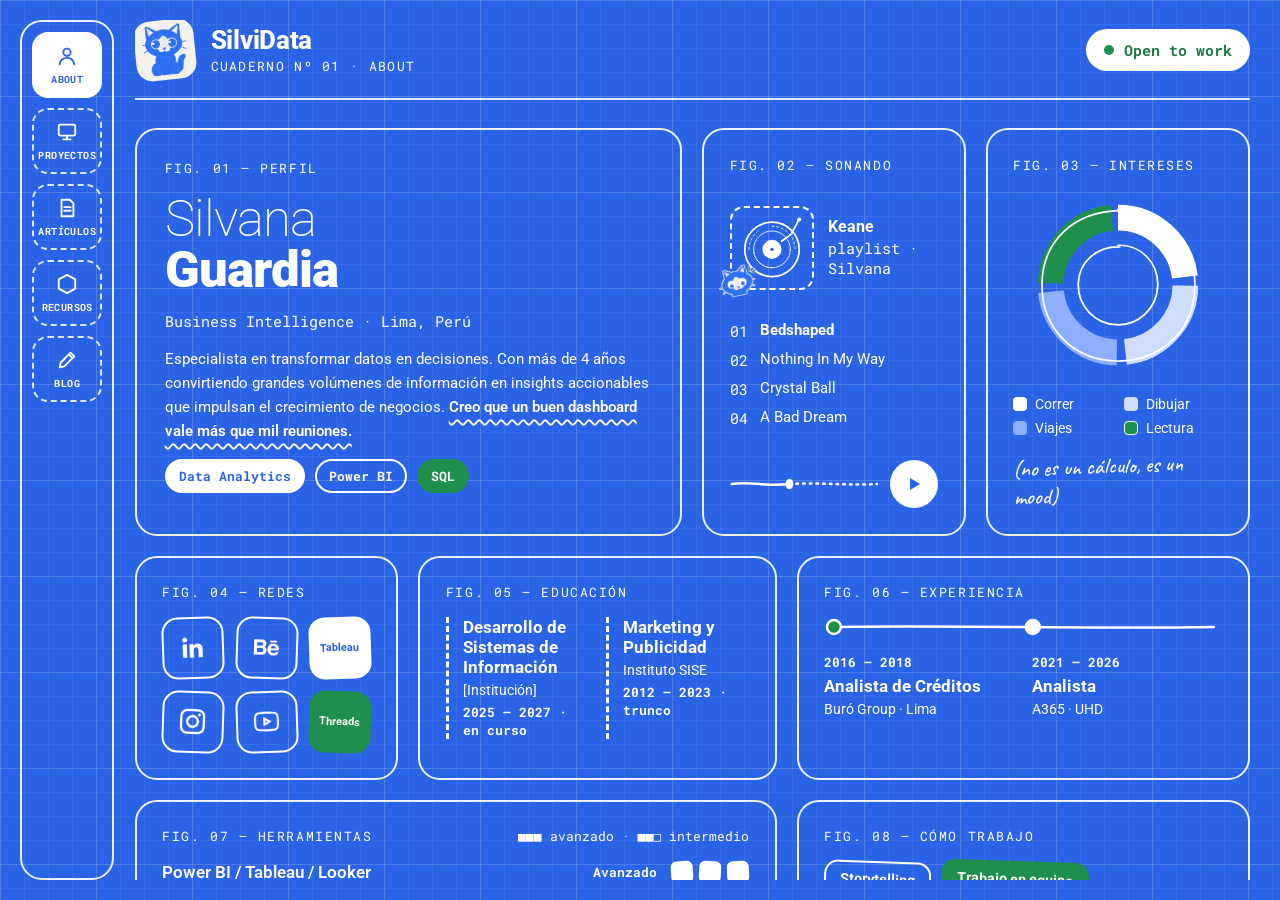
==== index.html @ a7d35f1b "Add files via upload" ====
<!doctype html>
<html lang="es">
<head>
  <meta charset="utf-8">
  <meta name="viewport" content="width=device-width, initial-scale=1">
  <title>Silvana Guardia · SilviData</title>
  <meta name="description" content="Portafolio de Silvana Guardia: Business Intelligence y análisis de datos en Lima, Perú.">
  <link rel="icon" href="assets/gatos/gato-avatar.png">
  <link rel="preconnect" href="https://fonts.googleapis.com">
  <link rel="preconnect" href="https://fonts.gstatic.com" crossorigin>
  <link href="https://fonts.googleapis.com/css2?family=Roboto:wght@100..900&family=Roboto+Mono:wght@400;500;700&family=Caveat:wght@500;700&display=swap" rel="stylesheet">
  <link rel="stylesheet" href="css/styles.css">
</head>
<body>
<div class="app">
  <div class="shell">

    <!-- Barra lateral -->
    <nav class="sidebar" aria-label="Secciones">
      <div class="menu">
        <a class="menu__link menu__link--activo" href="index.html" aria-current="page">
          <svg viewBox="0 0 24 24" fill="none" stroke="currentColor" stroke-width="2" stroke-linecap="round" stroke-linejoin="round" aria-hidden="true"><circle cx="12" cy="8" r="4"/><path d="M4 21 C 5 16, 8.5 14, 12 14 C 15.5 14, 19 16, 20 21"/></svg>
          <span class="menu__texto">ABOUT</span>
        </a>
        <a class="menu__link" href="proyectos.html">
          <svg viewBox="0 0 24 24" fill="none" stroke="currentColor" stroke-width="2" stroke-linecap="round" stroke-linejoin="round" aria-hidden="true"><rect x="3" y="4" width="18" height="12" rx="2"/><path d="M8 20 h8 M12 16 v4"/></svg>
          <span class="menu__texto">PROYECTOS</span>
        </a>
        <a class="menu__link" href="articulos.html">
          <svg viewBox="0 0 24 24" fill="none" stroke="currentColor" stroke-width="2" stroke-linecap="round" stroke-linejoin="round" aria-hidden="true"><path d="M6 3 h9 l4 4 v14 H6 Z"/><path d="M9 11 h7 M9 15 h7"/></svg>
          <span class="menu__texto">ARTÍCULOS</span>
        </a>
        <a class="menu__link" href="recursos.html">
          <svg viewBox="0 0 24 24" fill="none" stroke="currentColor" stroke-width="2" stroke-linecap="round" stroke-linejoin="round" aria-hidden="true"><path d="M12 2 L 21 7 V 17 L 12 22 L 3 17 V 7 Z"/></svg>
          <span class="menu__texto">RECURSOS</span>
        </a>
        <a class="menu__link" href="blog.html">
          <svg viewBox="0 0 24 24" fill="none" stroke="currentColor" stroke-width="2" stroke-linecap="round" stroke-linejoin="round" aria-hidden="true"><path d="M4 20 L 5 15 L 16 4 L 20 8 L 9 19 Z"/><path d="M14 6 L 18 10"/></svg>
          <span class="menu__texto">BLOG</span>
        </a>
      </div>
    </nav>

    <!-- Contenido -->
    <main class="contenido">

      <header class="topbar">
        <div class="marca">
          <div class="marca__avatar"><img src="assets/gatos/gato-avatar.png" alt="Gato de SilviData"></div>
          <div class="marca__texto">
            <span class="marca__nombre">SilviData</span>
            <span class="marca__seccion">CUADERNO Nº 01 · ABOUT</span>
          </div>
        </div>
        <span class="estado-trabajo">Open to work</span>
      </header>

      <div class="bento">

        <!-- Perfil -->
        <section class="card card--grande col-6">
          <span class="fig">FIG. 01 — PERFIL</span>
          <h1 class="perfil__nombre"><span class="fino">Silvana</span><span class="grueso">Guardia</span></h1>
          <span class="perfil__rol">Business Intelligence · Lima, Perú</span>
          <p class="card__texto">
            Especialista en transformar datos en decisiones. Con más de 4 años convirtiendo grandes volúmenes de información en insights accionables que impulsan el crecimiento de negocios.
            <span class="subrayado-mano">Creo que un buen dashboard vale más que mil reuniones.</span>
          </p>
          <div class="fila">
            <span class="chip chip--blanco">Data Analytics</span>
            <span class="chip">Power BI</span>
            <span class="chip chip--verde">SQL</span>
          </div>
        </section>

        <!-- Música -->
        <section class="card card--repartida col-3">
          <span class="fig">FIG. 02 — SONANDO</span>
          <div class="musica__disco">
            <div class="portada">
              <svg class="portada__vinilo" viewBox="0 0 100 100" fill="none" stroke="#FFFFFF" stroke-linecap="round" role="img" aria-label="Ilustración de un disco de vinilo">
                <circle cx="50" cy="52" r="40" stroke-width="2.5"/>
                <path d="M50 18 A34 34 0 0 1 84 52" stroke-width="1.2" stroke-dasharray="3 4"/>
                <path d="M16 52 A34 34 0 0 1 30 25" stroke-width="1.2" stroke-dasharray="3 4"/>
                <circle cx="50" cy="52" r="27" stroke-width="1.2"/>
                <path d="M50 79 A27 27 0 0 1 23 52" stroke-width="1.2" stroke-dasharray="2 4"/>
                <circle cx="50" cy="52" r="13" fill="#FFFFFF" stroke-width="2"/>
                <circle cx="50" cy="52" r="2.5" fill="#2B63E6" stroke="none"/>
                <path d="M90 8 L 78 30 L 64 40" stroke-width="2.5"/>
                <circle cx="90" cy="8" r="3" fill="#FFFFFF" stroke="none"/>
              </svg>
              <img class="portada__gato" src="assets/gatos/gato-sorprendido.png" alt="">
            </div>
            <div class="marca__texto">
              <strong>Keane</strong>
              <span class="perfil__rol">playlist · Silvana</span>
            </div>
          </div>
          <ol class="musica__lista">
            <li><span class="musica__numero">01</span><strong>Bedshaped</strong></li>
            <li><span class="musica__numero">02</span>Nothing In My Way</li>
            <li><span class="musica__numero">03</span>Crystal Ball</li>
            <li><span class="musica__numero">04</span>A Bad Dream</li>
          </ol>
          <div class="musica__controles">
            <svg class="musica__barra" viewBox="0 0 200 14" preserveAspectRatio="none" fill="none" stroke="#FFFFFF" stroke-width="2.5" stroke-linecap="round" aria-hidden="true">
              <path d="M2 7 C 30 4, 50 10, 80 7"/>
              <path d="M80 7 C 120 5, 160 9, 198 7" stroke-dasharray="3 6"/>
              <circle cx="80" cy="7" r="4" fill="#FFFFFF"/>
            </svg>
            <a class="btn-play" href="https://open.spotify.com/playlist/2A7I3FIxWbEZyjYhnAdfTz?si=f89b0c01eb9b4f2f" target="_blank" rel="noopener" aria-label="Escuchar mi playlist en Spotify">
              <svg width="18" height="18" viewBox="0 0 18 18" fill="#2B63E6" aria-hidden="true"><path d="M5 3 L 15 9 L 5 15 Z"/></svg>
            </a>
          </div>
        </section>

        <!-- Intereses -->
        <section class="card col-3">
          <span class="fig">FIG. 03 — INTERESES</span>
          <svg class="dona" viewBox="0 0 220 220" fill="none" role="img" aria-label="Dona decorativa con cuatro intereses: correr, dibujar, viajes y lectura">
            <circle cx="110" cy="110" r="78" stroke="#FFFFFF" stroke-width="30" stroke-dasharray="113 377" transform="rotate(-90 110 110)"/>
            <circle cx="110" cy="110" r="78" stroke="#CFDDFF" stroke-width="30" stroke-dasharray="113 377" stroke-dashoffset="-123" transform="rotate(-90 110 110)"/>
            <circle cx="110" cy="110" r="78" stroke="#8EAEFF" stroke-width="30" stroke-dasharray="113 377" stroke-dashoffset="-246" transform="rotate(-90 110 110)"/>
            <circle cx="110" cy="110" r="78" stroke="#1E8F4C" stroke-width="30" stroke-dasharray="113 377" stroke-dashoffset="-369" transform="rotate(-90 110 110)"/>
            <path d="M110 22 C 162 20, 200 60, 199 112 C 198 166, 156 199, 108 198 C 58 197, 21 160, 22 108 C 23 58, 60 25, 112 24" stroke="#FFFFFF" stroke-width="2" stroke-linecap="round"/>
            <path d="M110 64 C 136 63, 157 84, 156 111 C 155 137, 134 157, 108 156 C 83 155, 63 134, 64 108 C 65 83, 86 65, 112 66" stroke="#FFFFFF" stroke-width="2" stroke-linecap="round"/>
          </svg>
          <ul class="leyenda">
            <li><span class="leyenda__color color-1"></span>Correr</li>
            <li><span class="leyenda__color color-2"></span>Dibujar</li>
            <li><span class="leyenda__color color-3"></span>Viajes</li>
            <li><span class="leyenda__color color-4"></span>Lectura</li>
          </ul>
          <span class="nota-mano rot-izq sticker--derecha">(no es un cálculo, es un mood)</span>
        </section>

        <!-- Redes -->
        <section class="card col-3">
          <span class="fig">FIG. 04 — REDES</span>
          <div class="redes">
            <a class="red rot-izq" href="#" aria-label="LinkedIn" title="LinkedIn"><img src="assets/iconos/linkedin.png" alt=""></a>
            <a class="red rot-der" href="#" aria-label="Behance" title="Behance"><img src="assets/iconos/behance.png" alt=""></a>
            <a class="red red--blanca red--texto rot-izq" href="#" title="Tableau">Tableau</a>
            <a class="red rot-der" href="#" aria-label="Instagram" title="Instagram"><img src="assets/iconos/instagram.png" alt=""></a>
            <a class="red rot-izq" href="#" aria-label="YouTube" title="YouTube"><img src="assets/iconos/youtube.png" alt=""></a>
            <a class="red red--verde red--texto rot-der" href="#" title="Threads">Threads</a>
          </div>
        </section>

        <!-- Educación -->
        <section class="card col-4">
          <span class="fig">FIG. 05 — EDUCACIÓN</span>
          <div class="dos-columnas">
            <div class="hito hito--linea">
              <span class="hito__titulo">Desarrollo de Sistemas de Información</span>
              <span class="hito__lugar">[Institución]</span>
              <span class="hito__fecha">2025 – 2027 · en curso</span>
            </div>
            <div class="hito hito--linea">
              <span class="hito__titulo">Marketing y Publicidad</span>
              <span class="hito__lugar">Instituto SISE</span>
              <span class="hito__fecha">2012 – 2023 · trunco</span>
            </div>
          </div>
        </section>

        <!-- Experiencia -->
        <section class="card col-5">
          <span class="fig">FIG. 06 — EXPERIENCIA</span>
          <svg class="linea-tiempo" viewBox="0 0 400 20" preserveAspectRatio="none" fill="none" stroke="#FFFFFF" stroke-width="2.5" stroke-linecap="round" aria-hidden="true">
            <path d="M8 10 C 120 8, 260 12, 392 10"/>
            <circle cx="10" cy="10" r="7" fill="#1E8F4C"/>
            <circle cx="210" cy="10" r="7" fill="#FFFFFF"/>
          </svg>
          <div class="dos-columnas">
            <div class="hito">
              <span class="hito__fecha">2016 – 2018</span>
              <span class="hito__titulo">Analista de Créditos</span>
              <span class="hito__lugar">Buró Group · Lima</span>
            </div>
            <div class="hito">
              <span class="hito__fecha">2021 – 2026</span>
              <span class="hito__titulo">Analista</span>
              <span class="hito__lugar">A365 · UHD</span>
            </div>
          </div>
        </section>

        <!-- Herramientas -->
        <section class="card col-7">
          <div class="fila fila--entre">
            <span class="fig">FIG. 07 — HERRAMIENTAS</span>
            <span class="nota-pie">■■■ avanzado · ■■□ intermedio</span>
          </div>
          <ul class="lista-repartida">
            <li class="herramienta">
              <span class="herramienta__nombre">Power BI / Tableau / Looker</span>
              <span class="herramienta__nivel">Avanzado
                <span class="cuadritos" aria-hidden="true"><span class="cuadrito cuadrito--lleno"></span><span class="cuadrito cuadrito--lleno"></span><span class="cuadrito cuadrito--lleno"></span></span>
              </span>
            </li>
            <li class="herramienta">
              <span class="herramienta__nombre">SQL / PostgreSQL / MySQL</span>
              <span class="herramienta__nivel">Intermedio
                <span class="cuadritos" aria-hidden="true"><span class="cuadrito cuadrito--lleno"></span><span class="cuadrito cuadrito--lleno"></span><span class="cuadrito"></span></span>
              </span>
            </li>
            <li class="herramienta">
              <span class="herramienta__nombre">Appsheet / PowerApps</span>
              <span class="herramienta__nivel">Avanzado
                <span class="cuadritos" aria-hidden="true"><span class="cuadrito cuadrito--lleno"></span><span class="cuadrito cuadrito--lleno"></span><span class="cuadrito cuadrito--lleno"></span></span>
              </span>
            </li>
            <li class="herramienta">
              <span class="herramienta__nombre">Python / R</span>
              <span class="herramienta__nivel">Intermedio
                <span class="cuadritos" aria-hidden="true"><span class="cuadrito cuadrito--lleno"></span><span class="cuadrito cuadrito--lleno"></span><span class="cuadrito"></span></span>
              </span>
            </li>
          </ul>
        </section>

        <!-- Cómo trabajo -->
        <section class="card col-5">
          <span class="fig">FIG. 08 — CÓMO TRABAJO</span>
          <div class="fila">
            <span class="estampita rot-der">Storytelling</span>
            <span class="estampita estampita--verde rot-der">Trabajo en equipo</span>
            <span class="estampita estampita--crema rot-leve">Resolución de problemas</span>
            <span class="estampita estampita--blanca rot-der">Visión de negocio</span>
          </div>
          <div class="card__acciones">
            <span class="nota-mano rot-izq">aquí trabajando →</span>
            <img class="sticker sticker--mediano" src="assets/gatos/gato-laptop.png" alt="Gato de SilviData trabajando en su laptop">
          </div>
        </section>

      </div>

      <footer class="footer">
        <span>SilviData · Llegas por la curiosidad, te quedas por la historia.</span>
        <span>© 2026 Silvana Guardia · Lima, Perú</span>
      </footer>
    </main>

  </div>
</div>
</body>
</html>
---- css/styles.css ----
/* =========================================================
   SilviData · Portafolio
   Estética: cuaderno blueprint (azul + líneas blancas)
   ---------------------------------------------------------
   1. Variables
   2. Base
   3. Layout (app, barra lateral, contenido con scroll)
   4. Cabecera y títulos
   5. Bento (grilla)
   6. Tarjetas
   7. Etiquetas, chips y sellos
   8. Botones
   9. Componentes de páginas
  10. Footer
  11. Utilidades
  12. Responsive
  13. Ajustes y piezas extra
   ========================================================= */


/* 1. Variables ------------------------------------------- */
:root {
  --azul: #2B63E6;
  --azul-oscuro: #1F4FB8;
  --verde: #1E8F4C;
  --verde-oscuro: #1E7A43;
  --crema: #F4F1EA;
  --tinta: #1F2A44;
  --blanco: #FFFFFF;

  --linea: rgba(255, 255, 255, 0.9);
  --linea-suave: rgba(255, 255, 255, 0.55);
  --cuadricula-fuerte: rgba(255, 255, 255, 0.12);
  --cuadricula-suave: rgba(255, 255, 255, 0.05);

  --fuente: 'Roboto', system-ui, sans-serif;
  --fuente-mono: 'Roboto Mono', monospace;
  --fuente-mano: 'Caveat', cursive;

  --radio-grande: 22px;
  --radio: 16px;
  --radio-chico: 10px;
  --espacio: clamp(14px, 1.6vw, 20px);
  --relleno-card: clamp(18px, 2vw, 28px);
  --ancho-barra: 92px;
}


/* 2. Base ------------------------------------------------ */
*,
*::before,
*::after {
  box-sizing: border-box;
}

body {
  margin: 0;
  font-family: var(--fuente);
  color: var(--blanco);
  background-color: var(--azul);
  background-image:
    linear-gradient(var(--cuadricula-fuerte) 1.5px, transparent 1.5px),
    linear-gradient(90deg, var(--cuadricula-fuerte) 1.5px, transparent 1.5px),
    linear-gradient(var(--cuadricula-suave) 1px, transparent 1px),
    linear-gradient(90deg, var(--cuadricula-suave) 1px, transparent 1px);
  background-size: 96px 96px, 96px 96px, 24px 24px, 24px 24px;
}

a {
  color: inherit;
}

a:hover {
  opacity: 0.85;
}

img {
  max-width: 100%;
  display: block;
}

h1, h2, h3, p, figure, blockquote {
  margin: 0;
}

ul, ol {
  margin: 0;
  padding: 0;
  list-style: none;
}

button {
  font: inherit;
  cursor: pointer;
}

:focus-visible {
  outline: 3px solid var(--blanco);
  outline-offset: 3px;
}


/* 3. Layout ---------------------------------------------- */
.app {
  height: 100vh;
  height: 100dvh;
  padding: clamp(12px, 1.6vw, 24px);
  overflow: hidden;
}

.shell {
  max-width: 1440px;
  height: 100%;
  margin: 0 auto;
  display: flex;
  gap: clamp(14px, 1.6vw, 24px);
}

/* Barra lateral */
.sidebar {
  flex: 0 0 var(--ancho-barra);
  padding: 10px;
  border: 2px solid var(--linea);
  border-radius: var(--radio-grande);
}

.menu {
  display: flex;
  flex-direction: column;
  gap: 10px;
}

.menu__link {
  min-height: 66px;
  padding: 8px 4px;
  display: flex;
  flex-direction: column;
  align-items: center;
  justify-content: center;
  gap: 6px;
  border: 2px dashed rgba(255, 255, 255, 0.85);
  border-radius: var(--radio);
  font-family: var(--fuente-mono);
  font-size: 10px;
  font-weight: 700;
  letter-spacing: 0.04em;
  text-align: center;
  text-decoration: none;
}

.menu__link svg {
  width: 22px;
  height: 22px;
  flex-shrink: 0;
}

.menu__link--activo {
  background: var(--blanco);
  color: var(--azul);
  border-color: var(--blanco);
}

/* Contenido con scroll propio */
.contenido {
  flex: 1;
  min-width: 0;
  height: 100%;
  padding-right: 10px;
  display: flex;
  flex-direction: column;
  gap: 28px;
  overflow-y: auto;
  scrollbar-width: thin;
  scrollbar-color: var(--blanco) transparent;
}

.contenido::-webkit-scrollbar {
  width: 8px;
}

.contenido::-webkit-scrollbar-thumb {
  background: var(--blanco);
  border-radius: 8px;
}


/* 4. Cabecera y títulos ---------------------------------- */
.topbar {
  padding-bottom: 18px;
  display: flex;
  align-items: center;
  justify-content: space-between;
  flex-wrap: wrap;
  gap: 16px;
  border-bottom: 2px solid rgba(255, 255, 255, 0.85);
}

.marca {
  display: flex;
  align-items: center;
  gap: 16px;
}

.marca__avatar {
  width: 60px;
  height: 60px;
  padding: 5px;
  background: var(--crema);
  border-radius: var(--radio);
  transform: rotate(-6deg);
}

.marca__avatar img {
  width: 100%;
  height: 100%;
  object-fit: contain;
}

.marca__texto {
  display: flex;
  flex-direction: column;
  gap: 2px;
}

.marca__nombre {
  font-size: 26px;
  font-weight: 800;
  letter-spacing: -0.01em;
}

.marca__seccion {
  font-family: var(--fuente-mono);
  font-size: 13px;
  letter-spacing: 0.1em;
}

.volver {
  min-height: 44px;
  display: inline-flex;
  align-items: center;
  font-family: var(--fuente-mono);
  font-size: 14px;
  font-weight: 700;
  text-decoration: none;
}

.meta {
  font-family: var(--fuente-mono);
  font-size: 13px;
  letter-spacing: 0.1em;
}

.estado-trabajo {
  padding: 11px 18px;
  display: inline-flex;
  align-items: center;
  gap: 10px;
  background: var(--blanco);
  color: var(--verde-oscuro);
  border-radius: 999px;
  font-family: var(--fuente-mono);
  font-size: 15px;
  font-weight: 700;
}

.estado-trabajo::before {
  content: "";
  width: 10px;
  height: 10px;
  background: var(--verde);
  border-radius: 50%;
}

.intro {
  display: flex;
  flex-wrap: wrap;
  align-items: flex-end;
  justify-content: space-between;
  gap: 24px;
}

.intro__texto {
  display: flex;
  flex-direction: column;
  gap: 14px;
}

.titulo-pagina {
  font-size: clamp(44px, 5.2vw, 72px);
  line-height: 1;
  letter-spacing: -0.03em;
}

.titulo-caso {
  font-size: clamp(34px, 4.6vw, 66px);
  line-height: 1.02;
  letter-spacing: -0.03em;
}

.fino {
  font-weight: 150;
}

.grueso {
  font-weight: 900;
}

.bajada {
  max-width: 620px;
  font-size: clamp(16px, 1.3vw, 19px);
  line-height: 1.5;
}

.pregunta-mano {
  font-family: var(--fuente-mano);
  font-size: clamp(24px, 2.2vw, 30px);
  font-weight: 500;
}


/* 5. Bento ----------------------------------------------- */
.bento {
  display: grid;
  grid-template-columns: repeat(12, minmax(0, 1fr));
  gap: var(--espacio);
}

.col-3  { grid-column: span 3; }
.col-4  { grid-column: span 4; }
.col-5  { grid-column: span 5; }
.col-6  { grid-column: span 6; }
.col-7  { grid-column: span 7; }
.col-8  { grid-column: span 8; }
.col-12 { grid-column: span 12; }


/* 6. Tarjetas -------------------------------------------- */
.card {
  min-width: 0;
  padding: var(--relleno-card);
  overflow-wrap: break-word;
  display: flex;
  flex-direction: column;
  gap: 16px;
  border: 2px solid var(--linea);
  border-radius: var(--radio-grande);
}

.card--grande {
  padding: clamp(20px, 2.2vw, 32px);
}

.card--punteada {
  border-style: dashed;
}

.card--crema {
  background: var(--crema);
  color: var(--tinta);
  border-color: var(--crema);
}

.card--blanca {
  background: var(--blanco);
  color: var(--azul-oscuro);
  border-color: var(--blanco);
}

.card--verde {
  background: var(--verde);
  border-color: var(--verde);
}

.card__titulo {
  font-size: clamp(21px, 1.9vw, 28px);
  font-weight: 900;
  line-height: 1.1;
  letter-spacing: -0.01em;
}

.card__texto {
  font-size: clamp(15px, 1.15vw, 17px);
  line-height: 1.6;
}

.card__acciones {
  margin-top: auto;
  display: flex;
  flex-wrap: wrap;
  align-items: flex-end;
  justify-content: space-between;
  gap: 12px;
}

.texto-azul {
  color: var(--azul-oscuro);
}


/* 7. Etiquetas, chips y sellos --------------------------- */
.fig {
  font-family: var(--fuente-mono);
  font-size: 13px;
  letter-spacing: 0.12em;
}

.fila {
  display: flex;
  flex-wrap: wrap;
  align-items: center;
  gap: 10px;
}

.fila--entre {
  justify-content: space-between;
}

.chip {
  padding: 6px 12px;
  border: 2px solid currentColor;
  border-radius: 999px;
  font-family: var(--fuente-mono);
  font-size: 13px;
  font-weight: 700;
}

.chip--blanco {
  background: var(--blanco);
  color: var(--azul);
  border-color: var(--blanco);
}

.chip--verde {
  background: var(--verde);
  border-color: var(--verde);
}

/* Estampitas: etiquetas inclinadas */
.estampita {
  padding: 8px 14px;
  border: 2px solid var(--blanco);
  border-radius: 14px;
  font-size: clamp(14px, 1.1vw, 16px);
  font-weight: 700;
  text-decoration: none;
}

.estampita--blanca  { background: var(--blanco); color: var(--azul); }
.estampita--verde   { background: var(--verde); border-color: var(--verde); }
.estampita--crema   { background: var(--crema); color: var(--azul-oscuro); border-color: var(--crema); }
.estampita--punteada { border-style: dashed; }

.sello {
  padding: 5px 10px;
  border: 2px solid currentColor;
  border-radius: 8px;
  font-family: var(--fuente-mono);
  font-size: 12px;
  font-weight: 700;
  letter-spacing: 0.08em;
}

.sello--punteado {
  border-style: dashed;
}

.sello--esquina {
  position: absolute;
  top: 18px;
  right: 18px;
}

.nota-mano {
  font-family: var(--fuente-mano);
  font-size: 22px;
  font-weight: 500;
}


/* 8. Botones --------------------------------------------- */
.btn {
  min-height: 46px;
  padding: 0 20px;
  display: inline-flex;
  align-items: center;
  border: 2px solid var(--blanco);
  border-radius: 999px;
  background: transparent;
  color: var(--blanco);
  font-family: var(--fuente-mono);
  font-size: 14px;
  font-weight: 700;
  text-decoration: none;
}

.btn--blanco {
  background: var(--blanco);
  color: var(--azul);
}

.btn--azul {
  background: var(--azul);
  color: var(--blanco);
  border-color: var(--azul);
}

.btn--borde-azul {
  color: var(--azul-oscuro);
  border-color: var(--azul-oscuro);
}

.btn--punteado {
  border-style: dashed;
}

.btn--activo {
  background: var(--blanco);
  color: var(--azul);
}


/* 9. Componentes de páginas ------------------------------ */

/* Stickers del gato */
.sticker {
  object-fit: contain;
}

.sticker--chico   { width: 120px; height: 120px; }
.sticker--mediano { width: 150px; height: 130px; }

.sticker--derecha {
  align-self: flex-end;
}

.sticker--centro {
  align-self: center;
}

/* About: perfil */
.perfil__nombre {
  font-size: clamp(40px, 4vw, 56px);
  line-height: 1;
  letter-spacing: -0.02em;
  display: flex;
  flex-direction: column;
}

.perfil__rol {
  font-family: var(--fuente-mono);
  font-size: 15px;
}

.subrayado-mano {
  font-weight: 600;
  text-decoration: underline wavy var(--blanco);
  text-decoration-thickness: 2px;
  text-underline-offset: 7px;
}

/* About: música */
.musica__disco {
  display: flex;
  align-items: center;
  gap: 14px;
}

.musica__portada {
  width: 84px;
  height: 84px;
  flex-shrink: 0;
  display: flex;
  align-items: center;
  justify-content: center;
  border: 2px dashed var(--blanco);
  border-radius: 14px;
  font-family: var(--fuente-mono);
  font-size: 11px;
}

.musica__lista {
  display: flex;
  flex-direction: column;
  gap: 9px;
  font-size: 15px;
}

.musica__lista li {
  display: flex;
  gap: 12px;
}

.musica__numero {
  font-family: var(--fuente-mono);
}

.musica__controles {
  margin-top: auto;
  display: flex;
  align-items: center;
  gap: 12px;
}

.musica__barra {
  flex: 1;
  height: 14px;
}

.btn-play {
  width: 48px;
  height: 48px;
  flex-shrink: 0;
  display: flex;
  align-items: center;
  justify-content: center;
  background: var(--blanco);
  border-radius: 50%;
}

/* About: intereses */
.dona {
  width: 190px;
  height: 190px;
  align-self: center;
}

.leyenda {
  display: grid;
  grid-template-columns: repeat(2, minmax(0, 1fr));
  gap: 8px 12px;
  font-size: 14px;
}

.leyenda li {
  display: flex;
  align-items: center;
  gap: 8px;
}

.leyenda__color {
  width: 14px;
  height: 14px;
  border-radius: 4px;
}

.color-1 { background: var(--blanco); }
.color-2 { background: #CFDDFF; }
.color-3 { background: #8EAEFF; }
.color-4 { background: var(--verde); border: 1.5px solid var(--blanco); }

/* About: redes */
.redes {
  display: grid;
  grid-template-columns: repeat(3, minmax(0, 1fr));
  gap: 12px;
}

.red {
  aspect-ratio: 1 / 1;
  min-height: 48px;
  display: flex;
  align-items: center;
  justify-content: center;
  border: 2px solid var(--blanco);
  border-radius: var(--radio);
  font-family: var(--fuente-mono);
  font-size: 13px;
  font-weight: 700;
  text-decoration: none;
}

.red--texto {
  padding: 4px;
  font-family: var(--fuente);
  font-size: clamp(10px, 0.85vw, 12px);
  letter-spacing: 0;
  text-align: center;
}

.red img {
  width: 44%;
  height: 44%;
  object-fit: contain;
}

.red--blanca { background: var(--blanco); color: var(--azul); }
.red--verde  { background: var(--verde); border-color: var(--verde); }

/* About: educación y experiencia */
.dos-columnas {
  display: grid;
  grid-template-columns: repeat(2, minmax(0, 1fr));
  gap: 18px;
}

.hito {
  display: flex;
  flex-direction: column;
  gap: 5px;
}

.hito--linea {
  padding-left: 14px;
  border-left: 3px dashed var(--blanco);
}

.hito__titulo {
  font-size: 17px;
  font-weight: 700;
}

.hito__lugar {
  font-size: 14px;
}

.hito__fecha {
  font-family: var(--fuente-mono);
  font-size: 13px;
  font-weight: 700;
}

.linea-tiempo {
  width: 100%;
  height: 20px;
}

/* About: herramientas */
.herramienta {
  padding-bottom: 14px;
  display: flex;
  flex-wrap: wrap;
  align-items: center;
  justify-content: space-between;
  gap: 16px;
  border-bottom: 2px dashed var(--linea-suave);
}

.herramienta__nombre {
  font-size: 17px;
  font-weight: 600;
}

.herramienta__nivel {
  display: flex;
  align-items: center;
  gap: 14px;
  font-family: var(--fuente-mono);
  font-size: 13px;
  font-weight: 700;
}

.cuadritos {
  display: flex;
  gap: 6px;
}

.cuadrito {
  width: 22px;
  height: 22px;
  border: 2px solid var(--blanco);
  border-radius: 6px;
}

.cuadrito:nth-child(1) { transform: rotate(-4deg); }
.cuadrito:nth-child(2) { transform: rotate(3deg); }
.cuadrito:nth-child(3) { transform: rotate(-2deg); }

.cuadrito--lleno {
  background: var(--blanco);
}

/* Proyectos: casos próximos */
.caso {
  position: relative;
}

.caso__titulo {
  margin-top: 10px;
  font-size: clamp(19px, 1.6vw, 23px);
  font-weight: 800;
  line-height: 1.2;
}

.caso__pasos {
  display: flex;
  flex-direction: column;
  gap: 8px;
  font-size: 15px;
}

.caso__pasos li {
  display: flex;
  gap: 10px;
}

.caso__paso {
  flex: 0 0 120px;
  font-family: var(--fuente-mono);
  font-weight: 700;
}

.oculto {
  display: none;
}

/* Proyecto abierto */
.ficha {
  padding: 18px;
  display: flex;
  flex-direction: column;
  gap: 6px;
  border: 2px solid var(--linea);
  border-radius: 18px;
}

.ficha__etiqueta {
  font-family: var(--fuente-mono);
  font-size: 12px;
  letter-spacing: 0.1em;
}

.ficha__valor {
  font-size: 18px;
  font-weight: 700;
}

.imagen-vacia {
  display: flex;
  align-items: center;
  justify-content: center;
  border: 3px dashed var(--blanco);
  border-radius: var(--radio-grande);
  background: rgba(255, 255, 255, 0.06);
  font-size: 22px;
  font-weight: 300;
}

.imagen-vacia--ancha {
  aspect-ratio: 16 / 8;
}

.imagen-vacia--video {
  aspect-ratio: 16 / 9;
  font-size: 18px;
}

.figura {
  display: flex;
  flex-direction: column;
  gap: 10px;
}

.figura figcaption {
  font-family: var(--fuente-mono);
  font-size: 13px;
}

.seccion__cabecera {
  display: flex;
  flex-wrap: wrap;
  align-items: baseline;
  gap: 16px;
}

.seccion__numero {
  font-size: clamp(40px, 3.8vw, 56px);
  font-weight: 100;
  line-height: 1;
}

.cifra {
  padding: 22px;
  display: flex;
  flex-direction: column;
  gap: 8px;
  border-radius: 18px;
}

.cifra__valor {
  font-size: clamp(34px, 3.3vw, 48px);
  font-weight: 900;
  line-height: 1;
}

.cifra__texto {
  font-size: 16px;
  line-height: 1.45;
}

.cifra--blanca { background: var(--blanco); color: var(--tinta); transform: rotate(-1deg); }
.cifra--blanca .cifra__valor { color: var(--azul); }
.cifra--verde  { background: var(--verde); transform: rotate(1deg); }
.cifra--crema  { background: var(--crema); color: var(--tinta); transform: rotate(-0.5deg); }
.cifra--crema .cifra__valor { color: var(--azul-oscuro); }

.nota-pie {
  font-family: var(--fuente-mono);
  font-size: 13px;
}

.lecciones {
  display: flex;
  flex-direction: column;
  gap: 12px;
}

.lecciones li {
  padding-bottom: 12px;
  display: flex;
  gap: 14px;
  font-size: 17px;
  line-height: 1.6;
  border-bottom: 2px dashed var(--linea-suave);
}

.lecciones li:last-child {
  border-bottom: 0;
}

.lecciones li::before {
  content: "→";
  font-family: var(--fuente-mono);
  font-weight: 700;
}

.stack {
  display: flex;
  flex-direction: column;
  gap: 10px;
}

.stack li {
  padding: 10px 12px;
  display: flex;
  flex-direction: column;
  gap: 4px;
  border: 2px solid var(--azul-oscuro);
  border-radius: 14px;
  font-size: 15px;
}

.stack li:first-child {
  background: var(--azul);
  color: var(--blanco);
  border-color: var(--azul);
  transform: rotate(-1deg);
}

.stack li:nth-child(3n) {
  border-style: dashed;
}

.stack__nombre {
  font-size: 18px;
  font-weight: 800;
}

/* Artículos */
.destacado {
  display: flex;
  flex-wrap: wrap;
  align-items: center;
  gap: 28px;
}

.destacado__texto {
  flex: 1 1 320px;
  min-width: 0;
  display: flex;
  flex-direction: column;
  gap: 16px;
}

.destacado__titulo {
  font-size: clamp(28px, 3vw, 44px);
  line-height: 1.05;
  letter-spacing: -0.02em;
}

.destacado__boceto {
  flex: 0 1 190px;
  max-width: 190px;
}

.lista-renglones {
  padding: 12px 28px 20px;
}

.renglon {
  padding: 20px 0;
  display: flex;
  flex-wrap: wrap;
  align-items: center;
  gap: 24px;
  border-bottom: 2px dashed var(--linea-suave);
}

.renglon__fecha {
  flex: 0 0 120px;
  font-family: var(--fuente-mono);
  font-size: 14px;
  font-weight: 700;
}

.renglon__texto {
  flex: 1 1 280px;
  min-width: 0;
  display: flex;
  flex-direction: column;
  gap: 4px;
}

.renglon__titulo {
  font-size: 22px;
  font-weight: 700;
}

.enlace-mono {
  min-height: 44px;
  display: inline-flex;
  align-items: center;
  font-family: var(--fuente-mono);
  font-size: 14px;
  font-weight: 700;
}

/* Artículo abierto: hoja de cuaderno */
.hoja {
  padding: 44px 48px;
  display: flex;
  flex-direction: column;
  gap: 22px;
  background-color: var(--crema);
  background-image: linear-gradient(rgba(43, 99, 230, 0.1) 1px, transparent 1px);
  background-size: 100% 34px;
  color: var(--tinta);
  border-radius: var(--radio-grande);
}

.hoja p {
  font-size: 18px;
  line-height: 1.9;
}

.hoja h2 {
  margin-top: 10px;
  font-size: 30px;
  font-weight: 900;
  color: var(--azul-oscuro);
}

.hoja blockquote {
  margin: 6px 0;
  padding: 18px 22px;
  border: 2px dashed var(--azul);
  border-radius: var(--radio);
  font-family: var(--fuente-mano);
  font-size: 30px;
  line-height: 1.25;
  color: var(--azul-oscuro);
  transform: rotate(-1deg);
}

.hoja pre {
  margin: 0;
  padding: 20px 22px;
  overflow-x: auto;
  background: var(--azul);
  color: var(--blanco);
  border-radius: var(--radio);
  font-family: var(--fuente-mono);
  font-size: 15px;
  line-height: 1.7;
}

.hoja .imagen-vacia {
  color: var(--azul-oscuro);
  border-color: var(--azul);
  border-width: 2px;
  background: transparent;
}

.hoja figcaption {
  color: #3A4256;
}

.en-corto {
  padding: 20px 22px;
  display: flex;
  flex-direction: column;
  gap: 8px;
  background: var(--azul);
  color: var(--blanco);
  border-radius: var(--radio);
}

.en-corto p {
  font-size: 17px;
  line-height: 1.6;
}

.indice a {
  min-height: 40px;
  display: flex;
  align-items: center;
  gap: 12px;
  font-size: 16px;
  text-decoration: none;
}

.indice span {
  font-family: var(--fuente-mono);
  font-weight: 700;
}

.autora {
  flex-direction: row;
  align-items: center;
}

.siguiente {
  padding: 22px;
  display: flex;
  flex-direction: column;
  gap: 8px;
  background: var(--blanco);
  color: var(--azul);
  border-radius: var(--radio-grande);
  text-decoration: none;
}

.siguiente__titulo {
  font-size: 19px;
  font-weight: 800;
  line-height: 1.25;
}

/* Recursos: tickets */
.ticket {
  padding: 0;
  gap: 0;
  justify-content: space-between;
}

.ticket__cuerpo {
  padding: 24px 24px 20px;
  display: flex;
  flex-direction: column;
  gap: 14px;
}

.ticket__pie {
  padding: 14px 24px 18px;
  display: flex;
  align-items: center;
  justify-content: space-between;
  gap: 12px;
  border-top: 2px dashed currentColor;
  font-family: var(--fuente-mono);
  font-size: 14px;
  font-weight: 700;
}

.ticket .btn {
  color: inherit;
  border-color: currentColor;
}

.lista-scroll {
  max-height: 160px;
  padding-right: 8px;
  overflow-y: auto;
  scrollbar-width: thin;
  scrollbar-color: var(--blanco) transparent;
}

.lista-scroll li {
  padding: 8px 0;
  display: flex;
  align-items: center;
  justify-content: space-between;
  gap: 12px;
  border-bottom: 2px dashed var(--linea-suave);
  font-size: 16px;
  font-weight: 600;
}

.lista-scroll a {
  min-width: 44px;
  min-height: 44px;
  display: inline-flex;
  align-items: center;
  justify-content: center;
  font-family: var(--fuente-mono);
  font-weight: 700;
  text-decoration: none;
}

.ligero {
  font-weight: 300;
}

.panel-herramientas {
  padding: 32px;
  display: flex;
  flex-direction: column;
  gap: 24px;
  background: var(--crema);
  color: var(--tinta);
  border-radius: var(--radio-grande);
}

.panel-herramientas__grilla {
  display: grid;
  grid-template-columns: repeat(auto-fill, minmax(260px, 1fr));
  gap: 18px;
}

.uso {
  padding: 20px;
  display: flex;
  flex-direction: column;
  gap: 10px;
  border-radius: 18px;
}

.uso__titulo {
  font-size: 24px;
  font-weight: 900;
}

.uso:nth-child(3n + 1) { background: var(--azul); color: var(--blanco); transform: rotate(-1deg); }
.uso:nth-child(3n + 2) { background: var(--blanco); border: 2px solid var(--azul-oscuro); }
.uso:nth-child(3n)     { background: var(--verde-oscuro); color: var(--blanco); transform: rotate(1deg); }

/* Blog: línea de tiempo */
.entrada {
  display: flex;
  gap: 22px;
}

.entrada__riel {
  flex: 0 0 22px;
  display: flex;
  flex-direction: column;
  align-items: center;
}

.entrada__punto {
  width: 22px;
  height: 22px;
  border: 3px solid var(--blanco);
  border-radius: 50%;
}

.entrada:first-child .entrada__punto {
  background: var(--blanco);
}

.entrada__linea {
  flex: 1;
  margin: 6px 0;
  border-left: 3px dashed rgba(255, 255, 255, 0.75);
}

.entrada__cuerpo {
  flex: 1;
  min-width: 0;
  padding-bottom: 30px;
  display: flex;
  flex-direction: column;
  gap: 8px;
}

.entrada__titulo {
  font-size: clamp(20px, 1.8vw, 26px);
  font-weight: 800;
  line-height: 1.15;
}

.ahora dl {
  margin: 0;
  display: flex;
  flex-direction: column;
  gap: 14px;
}

.ahora dl div {
  padding-bottom: 12px;
  display: flex;
  flex-direction: column;
  gap: 3px;
  border-bottom: 2px dashed #9DB5F0;
}

.ahora dl div:last-child {
  border-bottom: 0;
}

.ahora dt {
  font-family: var(--fuente-mono);
  font-size: 12px;
  font-weight: 700;
  color: var(--azul-oscuro);
}

.ahora dd {
  margin: 0;
  font-size: 18px;
  font-weight: 700;
}


/* 10. Footer --------------------------------------------- */
.footer {
  padding-top: 18px;
  display: flex;
  flex-wrap: wrap;
  align-items: center;
  justify-content: space-between;
  gap: 12px;
  border-top: 2px dashed rgba(255, 255, 255, 0.85);
  font-family: var(--fuente-mono);
  font-size: 13px;
}


/* 11. Utilidades ----------------------------------------- */
.rot-izq   { transform: rotate(-2deg); }
.rot-der   { transform: rotate(2deg); }
.rot-leve  { transform: rotate(1deg); }

.mt-auto { margin-top: auto; }

.visualmente-oculto {
  position: absolute;
  width: 1px;
  height: 1px;
  overflow: hidden;
  clip: rect(0 0 0 0);
  white-space: nowrap;
}


/* 12. Responsive ----------------------------------------
   lg: laptops (≤ 1280px) · md: tablets (≤ 1024px)
   sm: celulares (≤ 720px) · xs: celulares chicos (≤ 420px)
   Las clases lg-*, md-* cambian el ancho de una tarjeta solo
   en ese tamaño de pantalla. */

@media (max-width: 1280px) {
  .lg-4  { grid-column: span 4; }
  .lg-6  { grid-column: span 6; }
  .lg-8  { grid-column: span 8; }
  .lg-12 { grid-column: span 12; }
}

@media (max-width: 1024px) {
  :root { --ancho-barra: 80px; }

  .col-3 { grid-column: span 6; }
  .col-4,
  .col-5,
  .col-6,
  .col-7,
  .col-8 { grid-column: span 12; }

  .md-6  { grid-column: span 6; }
  .md-12 { grid-column: span 12; }

  .menu__link { min-height: 60px; font-size: 9px; }
}

@media (max-width: 720px) {
  .app {
    height: auto;
    overflow: visible;
    padding: 0 12px 16px;
  }

  .shell {
    height: auto;
    flex-direction: column;
  }

  /* Menú de celular: una sola fila de íconos, pegada arriba */
  .sidebar {
    position: sticky;
    top: 0;
    z-index: 10;
    flex: none;
    margin: 0 -12px;
    padding: 8px 12px;
    background: var(--azul);
    border: 0;
    border-bottom: 2px solid var(--linea);
    border-radius: 0;
  }

  .menu {
    flex-direction: row;
    gap: 8px;
  }

  .menu__link {
    flex: 1;
    min-height: 48px;
    padding: 6px;
  }

  .menu__texto {
    position: absolute;
    width: 1px;
    height: 1px;
    overflow: hidden;
    clip: rect(0 0 0 0);
    white-space: nowrap;
  }

  .contenido {
    height: auto;
    overflow: visible;
    padding-right: 0;
    gap: 20px;
  }

  .bento > * { grid-column: 1 / -1; }

  .dos-columnas { grid-template-columns: 1fr; }

  .topbar { padding-top: 14px; }
  .marca__avatar { width: 48px; height: 48px; }
  .marca__nombre { font-size: 22px; }

  .hoja { padding: 26px 20px; }
  .lista-renglones { padding: 4px 18px 12px; }
  .renglon { gap: 10px; }
  .destacado__boceto {
    flex-basis: 100%;
    max-width: 200px;
    margin: 0 auto;
  }
  .redes { max-width: 240px; }

  .herramienta {
    flex-direction: column;
    align-items: flex-start;
    gap: 8px;
  }
}

@media (max-width: 420px) {
  .estado-trabajo { font-size: 13px; padding: 9px 14px; }
  .caso__paso { flex-basis: 110px; }
}


/* 13. Ajustes y piezas extra ----------------------------- */
.alinear-inicio {
  align-self: flex-start;
}

.destacado {
  flex-direction: row;
}

.chip--azul-relleno {
  background: var(--azul);
  color: var(--blanco);
  border-color: var(--azul);
}

.chip--verde-relleno {
  background: var(--verde-oscuro);
  color: var(--blanco);
  border-color: var(--verde-oscuro);
}

.pide {
  font-size: 22px;
  font-weight: 300;
  font-style: italic;
  line-height: 1.35;
  text-align: center;
}

.pide--izquierda {
  font-style: normal;
  text-align: left;
}

.pide strong {
  font-weight: 800;
}

.autora .sticker {
  flex-shrink: 0;
  transform: rotate(-5deg);
}

.card--centrada {
  justify-content: center;
}

/* Proyectos: tarjeta uniforme */
.proyecto__imagen {
  aspect-ratio: 16 / 9;
  display: flex;
  align-items: center;
  justify-content: center;
  overflow: hidden;
  border: 2px dashed var(--blanco);
  border-radius: var(--radio);
  background: rgba(255, 255, 255, 0.06);
  font-size: 15px;
  font-weight: 300;
}

.proyecto__imagen svg {
  width: 100%;
  height: 100%;
}

/* Proyectos: banner de Behance */
.behance {
  flex-direction: row;
  flex-wrap: wrap;
  align-items: center;
  justify-content: space-between;
  gap: 24px;
}

.behance__texto {
  flex: 1 1 360px;
  display: flex;
  flex-direction: column;
  gap: 12px;
}

.behance__acciones {
  display: flex;
  align-items: center;
  gap: 16px;
}

/* Reparte el espacio sobrante entre los bloques de la tarjeta
   en vez de dejar un hueco grande (usado en Música) */
.card--repartida {
  justify-content: space-between;
}

.card--repartida .musica__controles {
  margin-top: 0;
}

/* La lista ocupa todo el alto disponible de la tarjeta (Herramientas) */
.lista-repartida {
  flex: 1;
  display: flex;
  flex-direction: column;
  justify-content: space-between;
  gap: 14px;
}



/* Música: portada propia (vinilo dibujado + gato asomándose) */
.portada {
  position: relative;
  width: 84px;
  height: 84px;
  flex-shrink: 0;
  padding: 6px;
  border: 2px dashed var(--blanco);
  border-radius: 14px;
}

.portada__vinilo {
  width: 100%;
  height: 100%;
}

.portada__gato {
  position: absolute;
  left: -14px;
  bottom: -10px;
  width: 40px;
  height: 34px;
  object-fit: contain;
  transform: rotate(-12deg);
}

/* Artículos · Temas: gato a un tamaño moderado */
.sticker--temas {
  width: clamp(110px, 10vw, 150px);
  height: clamp(125px, 11.5vw, 170px);
}

.btn--chico {
  min-height: 38px;
  padding: 0 16px;
  font-size: 13px;
}
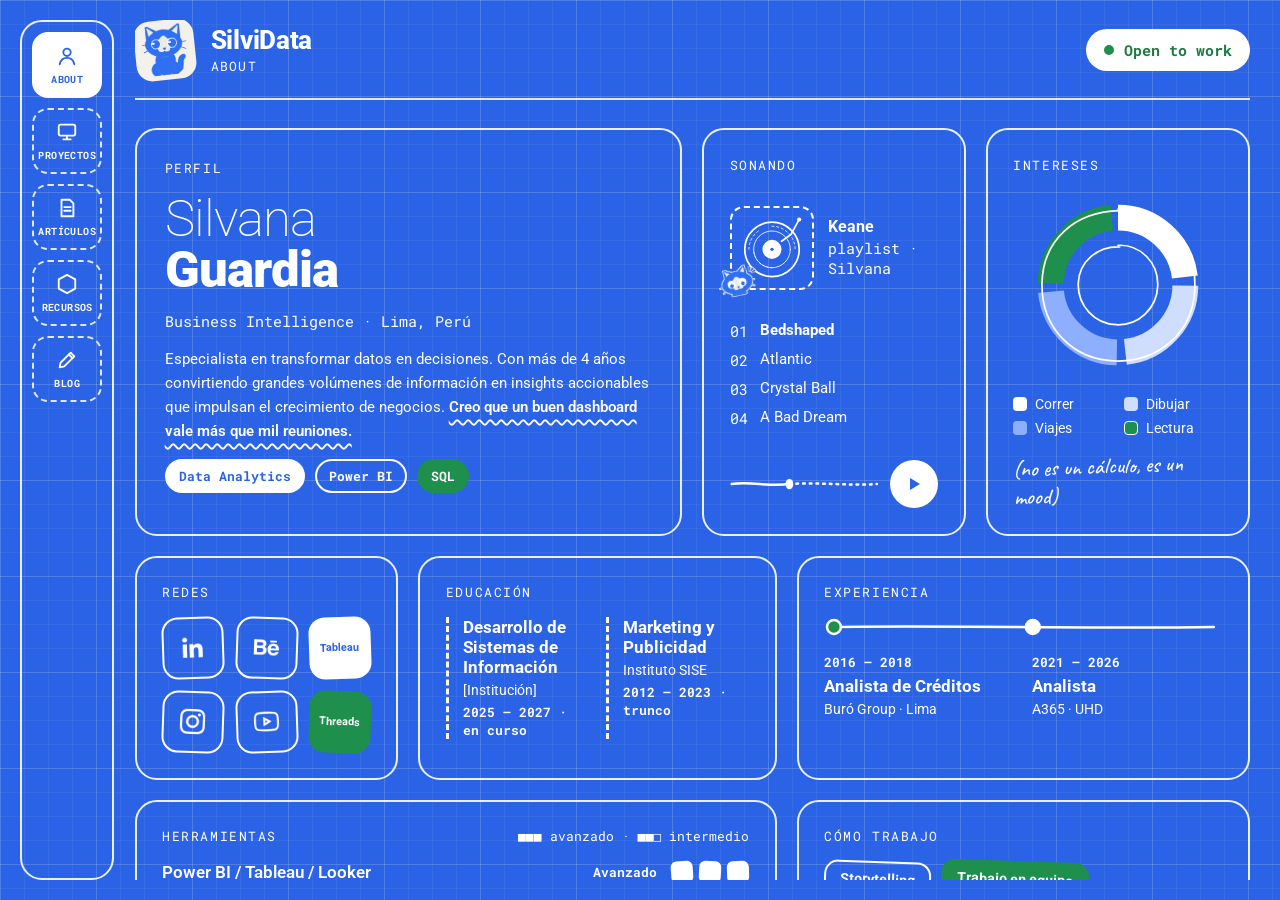
==== commit 2425b548: "Update index.html" ====
--- a/index.html
+++ b/index.html
@@ -3,7 +3,7 @@
 <head>
   <meta charset="utf-8">
   <meta name="viewport" content="width=device-width, initial-scale=1">
-  <title>Silvana Guardia · SilviData</title>
+  <title>SilviData</title>
   <meta name="description" content="Portafolio de Silvana Guardia: Business Intelligence y análisis de datos en Lima, Perú.">
   <link rel="icon" href="assets/gatos/gato-avatar.png">
   <link rel="preconnect" href="https://fonts.googleapis.com">
@@ -49,7 +49,7 @@
           <div class="marca__avatar"><img src="assets/gatos/gato-avatar.png" alt="Gato de SilviData"></div>
           <div class="marca__texto">
             <span class="marca__nombre">SilviData</span>
-            <span class="marca__seccion">CUADERNO Nº 01 · ABOUT</span>
+            <span class="marca__seccion">ABOUT</span>
           </div>
         </div>
         <span class="estado-trabajo">Open to work</span>
@@ -59,7 +59,7 @@
 
         <!-- Perfil -->
         <section class="card card--grande col-6">
-          <span class="fig">FIG. 01 — PERFIL</span>
+          <span class="fig">PERFIL</span>
           <h1 class="perfil__nombre"><span class="fino">Silvana</span><span class="grueso">Guardia</span></h1>
           <span class="perfil__rol">Business Intelligence · Lima, Perú</span>
           <p class="card__texto">
@@ -75,7 +75,7 @@
 
         <!-- Música -->
         <section class="card card--repartida col-3">
-          <span class="fig">FIG. 02 — SONANDO</span>
+          <span class="fig">SONANDO</span>
           <div class="musica__disco">
             <div class="portada">
               <svg class="portada__vinilo" viewBox="0 0 100 100" fill="none" stroke="#FFFFFF" stroke-linecap="round" role="img" aria-label="Ilustración de un disco de vinilo">
@@ -98,7 +98,7 @@
           </div>
           <ol class="musica__lista">
             <li><span class="musica__numero">01</span><strong>Bedshaped</strong></li>
-            <li><span class="musica__numero">02</span>Nothing In My Way</li>
+            <li><span class="musica__numero">02</span>Atlantic</li>
             <li><span class="musica__numero">03</span>Crystal Ball</li>
             <li><span class="musica__numero">04</span>A Bad Dream</li>
           </ol>
@@ -116,7 +116,7 @@
 
         <!-- Intereses -->
         <section class="card col-3">
-          <span class="fig">FIG. 03 — INTERESES</span>
+          <span class="fig">INTERESES</span>
           <svg class="dona" viewBox="0 0 220 220" fill="none" role="img" aria-label="Dona decorativa con cuatro intereses: correr, dibujar, viajes y lectura">
             <circle cx="110" cy="110" r="78" stroke="#FFFFFF" stroke-width="30" stroke-dasharray="113 377" transform="rotate(-90 110 110)"/>
             <circle cx="110" cy="110" r="78" stroke="#CFDDFF" stroke-width="30" stroke-dasharray="113 377" stroke-dashoffset="-123" transform="rotate(-90 110 110)"/>
@@ -136,7 +136,7 @@
 
         <!-- Redes -->
         <section class="card col-3">
-          <span class="fig">FIG. 04 — REDES</span>
+          <span class="fig">REDES</span>
           <div class="redes">
             <a class="red rot-izq" href="#" aria-label="LinkedIn" title="LinkedIn"><img src="assets/iconos/linkedin.png" alt=""></a>
             <a class="red rot-der" href="#" aria-label="Behance" title="Behance"><img src="assets/iconos/behance.png" alt=""></a>
@@ -149,7 +149,7 @@
 
         <!-- Educación -->
         <section class="card col-4">
-          <span class="fig">FIG. 05 — EDUCACIÓN</span>
+          <span class="fig">EDUCACIÓN</span>
           <div class="dos-columnas">
             <div class="hito hito--linea">
               <span class="hito__titulo">Desarrollo de Sistemas de Información</span>
@@ -166,7 +166,7 @@
 
         <!-- Experiencia -->
         <section class="card col-5">
-          <span class="fig">FIG. 06 — EXPERIENCIA</span>
+          <span class="fig">EXPERIENCIA</span>
           <svg class="linea-tiempo" viewBox="0 0 400 20" preserveAspectRatio="none" fill="none" stroke="#FFFFFF" stroke-width="2.5" stroke-linecap="round" aria-hidden="true">
             <path d="M8 10 C 120 8, 260 12, 392 10"/>
             <circle cx="10" cy="10" r="7" fill="#1E8F4C"/>
@@ -189,7 +189,7 @@
         <!-- Herramientas -->
         <section class="card col-7">
           <div class="fila fila--entre">
-            <span class="fig">FIG. 07 — HERRAMIENTAS</span>
+            <span class="fig">HERRAMIENTAS</span>
             <span class="nota-pie">■■■ avanzado · ■■□ intermedio</span>
           </div>
           <ul class="lista-repartida">
@@ -222,7 +222,7 @@
 
         <!-- Cómo trabajo -->
         <section class="card col-5">
-          <span class="fig">FIG. 08 — CÓMO TRABAJO</span>
+          <span class="fig">CÓMO TRABAJO</span>
           <div class="fila">
             <span class="estampita rot-der">Storytelling</span>
             <span class="estampita estampita--verde rot-der">Trabajo en equipo</span>
@@ -238,8 +238,8 @@
       </div>
 
       <footer class="footer">
-        <span>SilviData · Llegas por la curiosidad, te quedas por la historia.</span>
-        <span>© 2026 Silvana Guardia · Lima, Perú</span>
+        <span>Llegas por la curiosidad, te quedas por la historia.</span>
+        <span>© 2026 SilviData · Lima, Perú</span>
       </footer>
     </main>
 
